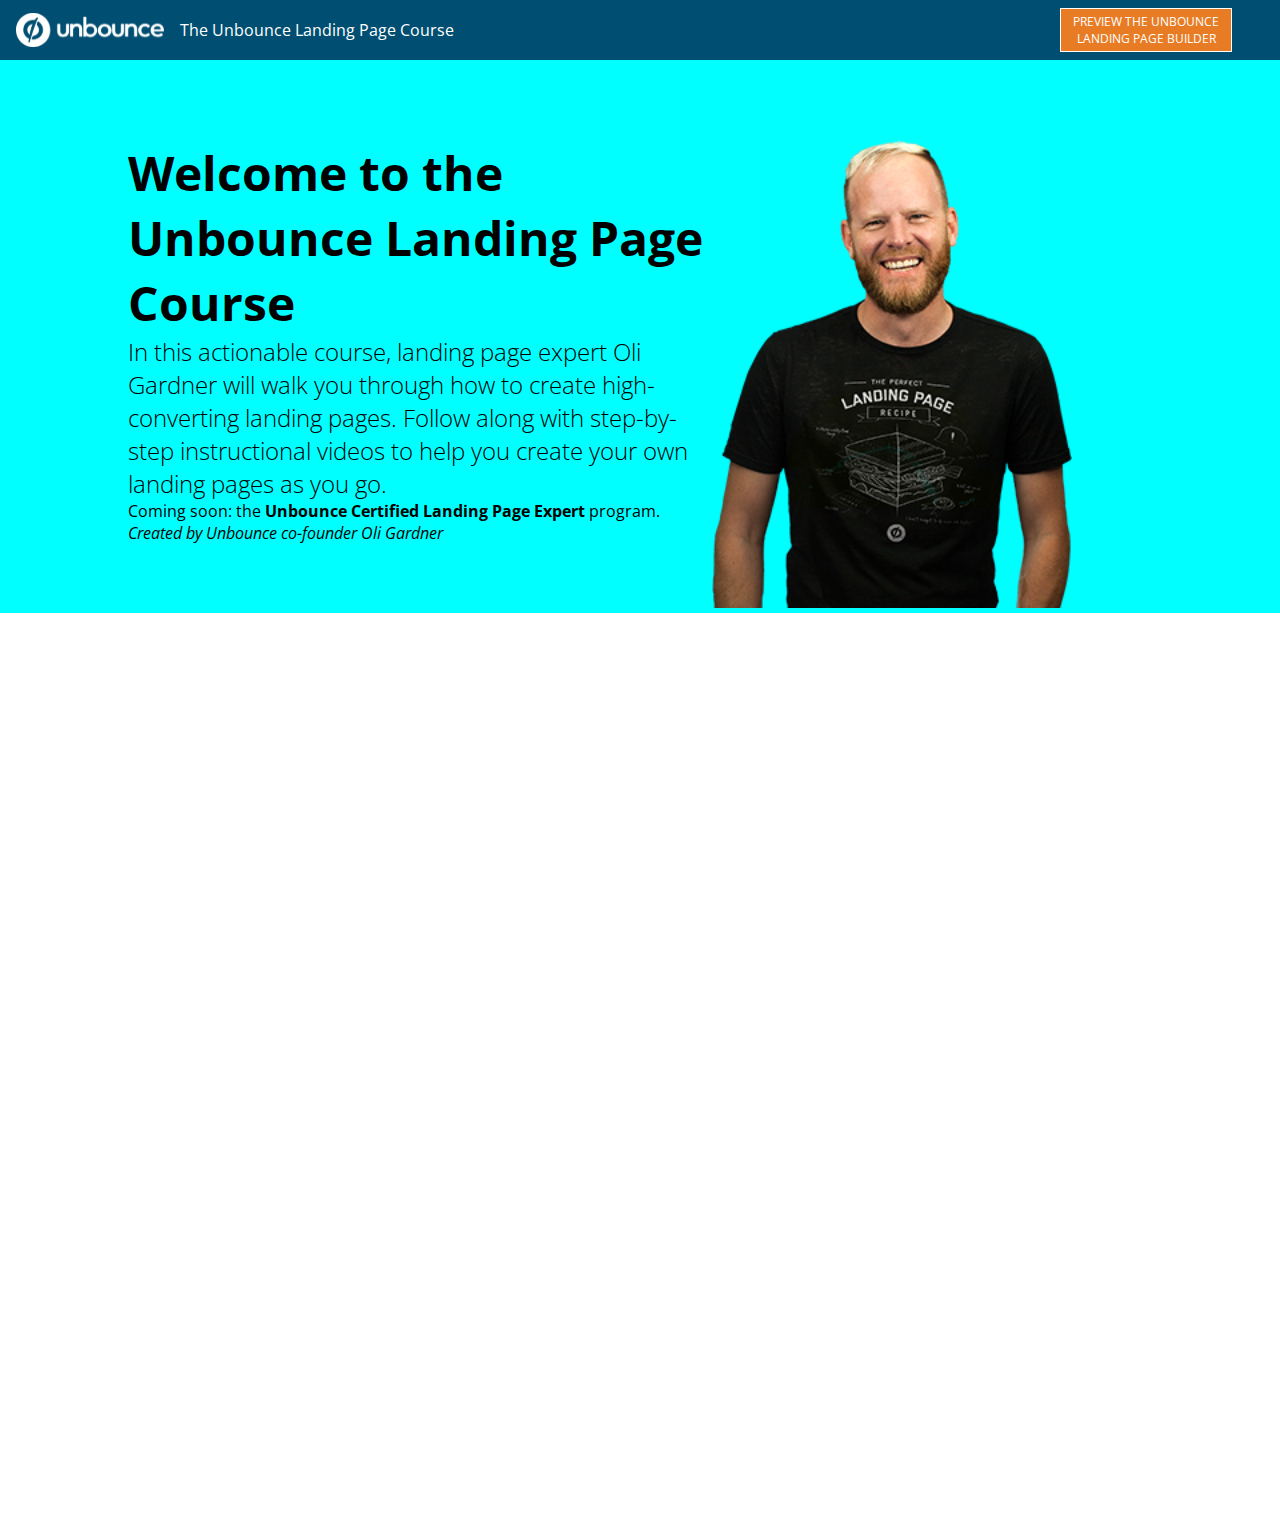
==== landing_page02/index.html @ df829d55 "Commit do CSS hero para continuação na digital college" ====
<!DOCTYPE html>
<html lang="pt-br">
<head>
  <!-- Main Configs -->
  <meta charset="UTF-8">
  <meta name="viewport" content="width=device-width, initial-scale=1.0">
  <meta name="author" content="Rafael Queiroz">
  <meta name="description" content="Landing Page 01 criada para curso de Full Stack da Digital College">
  <title>Landing Page 02</title>

  <!-- Fonts -->
  <link rel="preconnect" href="https://fonts.googleapis.com">
  <link rel="preconnect" href="https://fonts.gstatic.com" crossorigin>
  <link href="https://fonts.googleapis.com/css2?family=Open+Sans:ital,wght@0,300;0,500;0,600;0,700;1,400&display=swap" rel="stylesheet">

  <!-- Styles -->
  <link rel="stylesheet" href="./assets/icons/style.css">
  <link rel="stylesheet" href="./assets/css/main.css">
</head>
<body>
  <header class="main_header">
    <div>
      <img src="./assets/images/logo_white.svg" alt="" class="main_logo">
      <p>The Unbounce Landing Page Course</p>
    </div>
    <a href="#" class="header_btn">Preview the Unbounce <br>Landing Page Builder</a>
  </header>

  <div class="hero_secondarybg">
    <div class="hero_primarybg">
      <div class="hero_container">
        <div class="hero_content_text">
          <h1 class="hero_title">Welcome to the <br> Unbounce Landing Page Course</h1>
          <h2 class="hero_subtitle hero_width">In this actionable course, landing page expert Oli Gardner will walk you through how to create high-converting landing pages. Follow along with step-by-step instructional videos to help you create your own landing pages as you go.</h2>
          <p class="hero_text hero_width">Coming soon: the <span class="strong">Unbounce Certified Landing Page Expert</span> program.</p>
          <cite class="hero_text hero_width">Created by Unbounce co-founder Oli Gardner</cite>
        </div>
        <div class="hero_image_container">
          <p><img src="./assets/images/hero_imagem.png" alt="A picture of the founder of the company" class="hero_image"></p>
        </div>
    </div>
  </div>
</body>
</html>
---- landing_page02/assets/css/main.css ----
:root {
  --header-bg: #004e71;
  --primary-bg-color: #ffffff;
  --secondary-bg-color: #0077f9;
  --color-white: #ffffff;
  --primary-textcolor: #115475;
  --secondary-textcolor: #6a95aa;
}

* {
  padding: 0;
  box-sizing: border-box;
  margin: 0;
  font-family: "Open Sans", sans-serif;
}

body {
  margin-bottom: 100vh;
}

h1 {
  font-size: 3rem;
}

.strong {
  font-weight: bold;
}

/* HEADER ------------------------------------------------------ */

.main_header {
  background-color: var(--header-bg);
  display: flex;
  align-items: center;
  justify-content: space-between;
  width: 100vw;
  color: var(--color-white);
  padding: 0.5rem 3rem 0.5rem 1rem;
  position: sticky;
  top: 0;
}

.main_header div {
  display: flex;
  align-items: center;
  gap: 1rem;
}

.main_logo {
  width: 25%;
}

.header_btn {
  display: block;
  background-color: #e87c25;
  text-decoration: none;
  color: var(--color-white);
  padding: 0.25rem 0.75rem;
  font-size: 0.75rem;
  border: 1px solid var(--primary-bg-color);
  text-transform: uppercase;
  text-align: center;
}

/* HERO CONTENT --------------------------------------------------- */

.hero_primarybg {
  background-color: aqua;
}

.hero_container {
  display: flex;
  max-width: 80%;
  justify-content: center;
  align-items: flex-start;
  padding-top: 5rem;
  margin: auto;
}

.hero_width {
  max-width: 85%;
}

.hero_subtitle {
  font-size: 1.5rem;
  font-weight: 300;
}
.hero_image_container img {
  position: relative;
  height: 29.25rem;
  width: 22.5rem;
  bottom: 0;
  right: 5em;
}
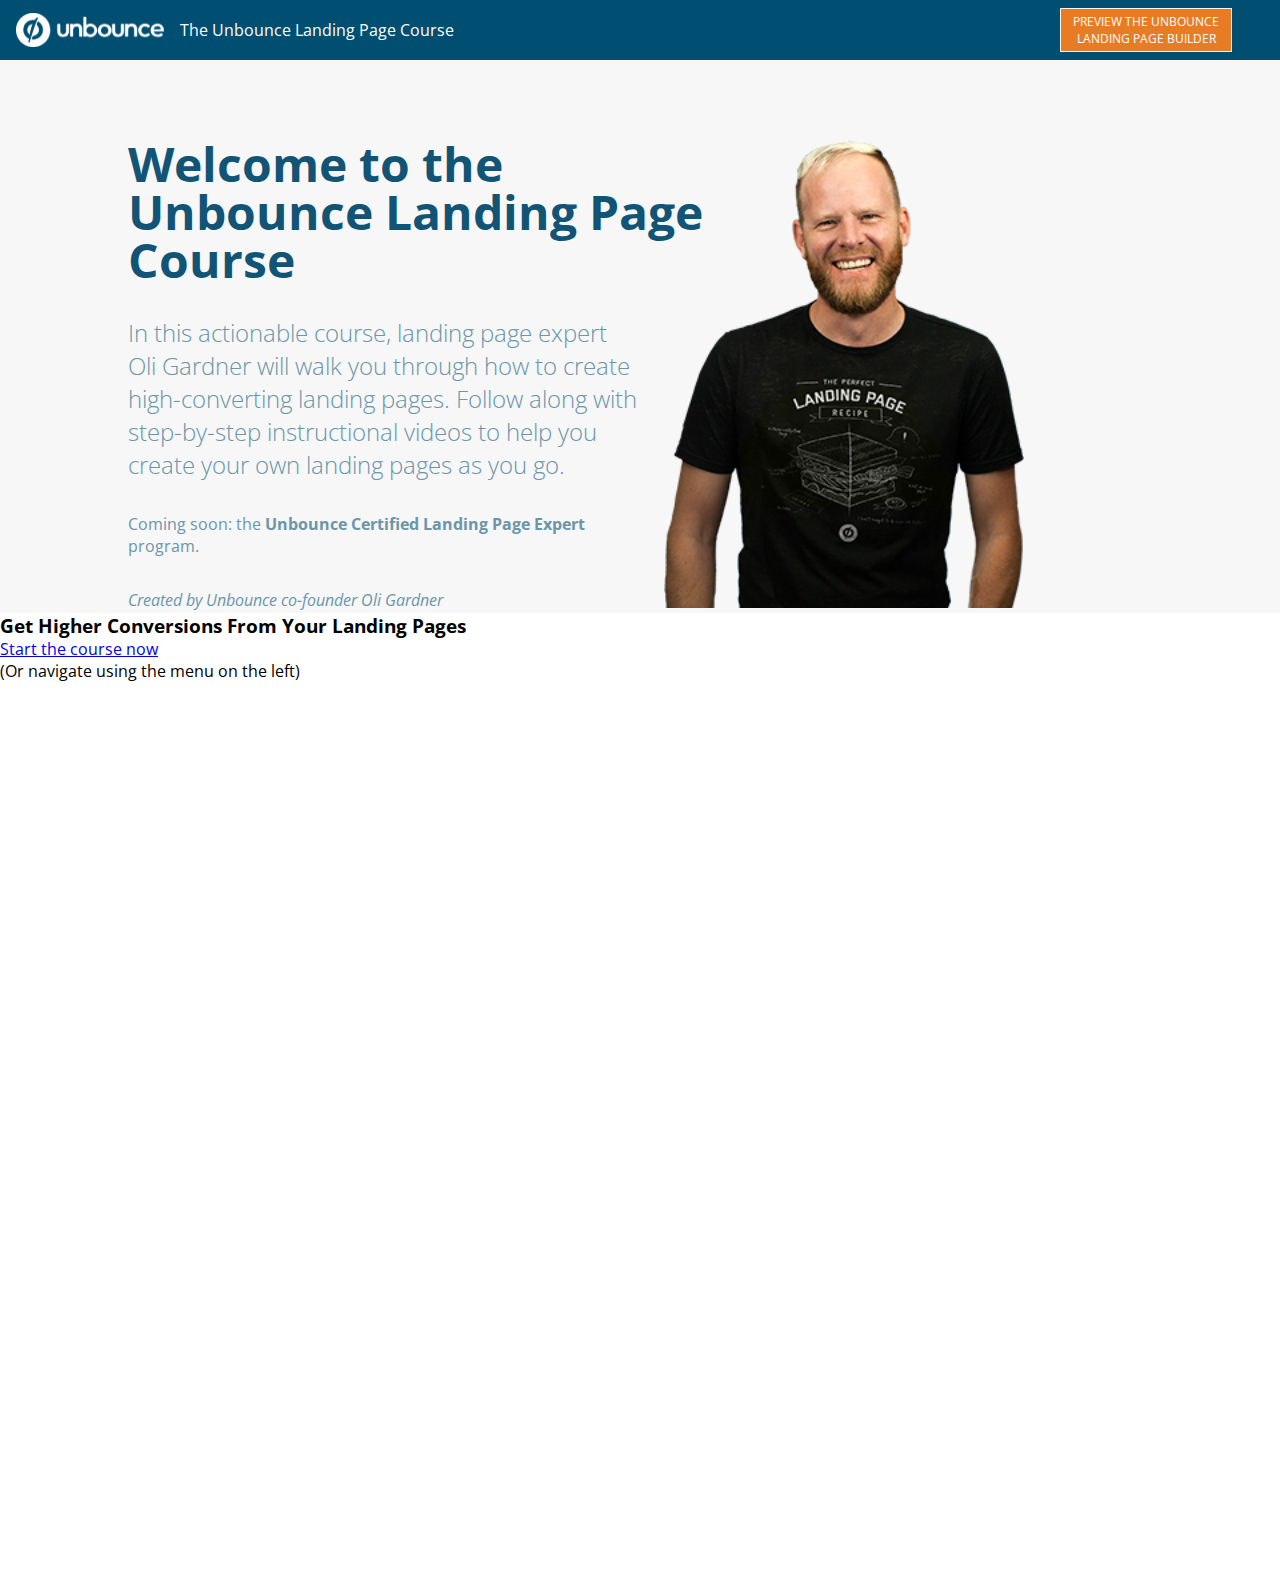
==== commit df624880: "LP02 feat: Conversion Section HTML" ====
--- a/landing_page02/index.html
+++ b/landing_page02/index.html
@@ -18,6 +18,7 @@
   <link rel="stylesheet" href="./assets/css/main.css">
 </head>
 <body>
+  <!-- HEADER ---------------------------------------------->
   <header class="main_header">
     <div>
       <img src="./assets/images/logo_white.svg" alt="" class="main_logo">
@@ -26,19 +27,31 @@
     <a href="#" class="header_btn">Preview the Unbounce <br>Landing Page Builder</a>
   </header>
 
+  <!-- HERO BANNER ------------------------------------------>
   <div class="hero_secondarybg">
-    <div class="hero_primarybg">
-      <div class="hero_container">
-        <div class="hero_content_text">
-          <h1 class="hero_title">Welcome to the <br> Unbounce Landing Page Course</h1>
-          <h2 class="hero_subtitle hero_width">In this actionable course, landing page expert Oli Gardner will walk you through how to create high-converting landing pages. Follow along with step-by-step instructional videos to help you create your own landing pages as you go.</h2>
-          <p class="hero_text hero_width">Coming soon: the <span class="strong">Unbounce Certified Landing Page Expert</span> program.</p>
-          <cite class="hero_text hero_width">Created by Unbounce co-founder Oli Gardner</cite>
-        </div>
-        <div class="hero_image_container">
-          <p><img src="./assets/images/hero_imagem.png" alt="A picture of the founder of the company" class="hero_image"></p>
-        </div>
+      <div class="hero_primarybg">
+        <div class="hero_container">
+          <div class="hero_content_text">
+            <h1 class="hero_title">Welcome to the <br> Unbounce Landing Page Course</h1>
+            <h2 class="hero_subtitle hero_width">In this actionable course, landing page expert Oli Gardner will walk you through how to create high-converting landing pages. Follow along with step-by-step instructional videos to help you create your own landing pages as you go.</h2>
+            <p class="hero_text hero_width">Coming soon: the <span class="strong">Unbounce Certified Landing Page Expert</span> program.</p>
+            <cite class="hero_text hero_width">Created by Unbounce co-founder Oli Gardner</cite>
+          </div>
+          <div class="hero_image_container">
+            <p><img src="./assets/images/hero_imagem.png" alt="A picture of the founder of the company" class="hero_image"></p>
+          </div>
+      </div>
     </div>
   </div>
+
+  <!-- MAIN ------------------------------------------------->
+  <main>
+    <!-- CONVERSION ----------------------------------------->
+    <section class="conversion_bg">
+      <h3 class="conversion_title">Get Higher Conversions From Your Landing Pages</h3>
+      <a href="#" class="conversion_cta">Start the course now</a>
+      <p>(Or navigate using the menu on the left)</p>
+    </section>
+  </main>
 </body>
 </html>--- a/landing_page02/assets/css/main.css
+++ b/landing_page02/assets/css/main.css
@@ -1,6 +1,6 @@
 :root {
   --header-bg: #004e71;
-  --primary-bg-color: #ffffff;
+  --primary-bg-color: #f7f7f7;
   --secondary-bg-color: #0077f9;
   --color-white: #ffffff;
   --primary-textcolor: #115475;
@@ -38,6 +38,7 @@
   padding: 0.5rem 3rem 0.5rem 1rem;
   position: sticky;
   top: 0;
+  z-index: 1;
 }
 
 .main_header div {
@@ -65,7 +66,7 @@
 /* HERO CONTENT --------------------------------------------------- */
 
 .hero_primarybg {
-  background-color: aqua;
+  background-color: var(--primary-bg-color);
 }
 
 .hero_container {
@@ -77,18 +78,37 @@
   margin: auto;
 }
 
+.hero_content_text {
+  color: var(--secondary-textcolor);
+}
+
+.hero_title {
+  color: var(--primary-textcolor);
+  line-height: 1;
+  margin-bottom: 2rem;
+}
+
+.hero_subtitle {
+  margin-bottom: 2rem;
+}
+
+.hero_text {
+  margin-bottom: 2rem;
+}
+
 .hero_width {
-  max-width: 85%;
+  max-width: 77%;
 }
 
 .hero_subtitle {
   font-size: 1.5rem;
   font-weight: 300;
 }
+
 .hero_image_container img {
   position: relative;
   height: 29.25rem;
   width: 22.5rem;
   bottom: 0;
-  right: 5em;
+  right: 8em;
 }
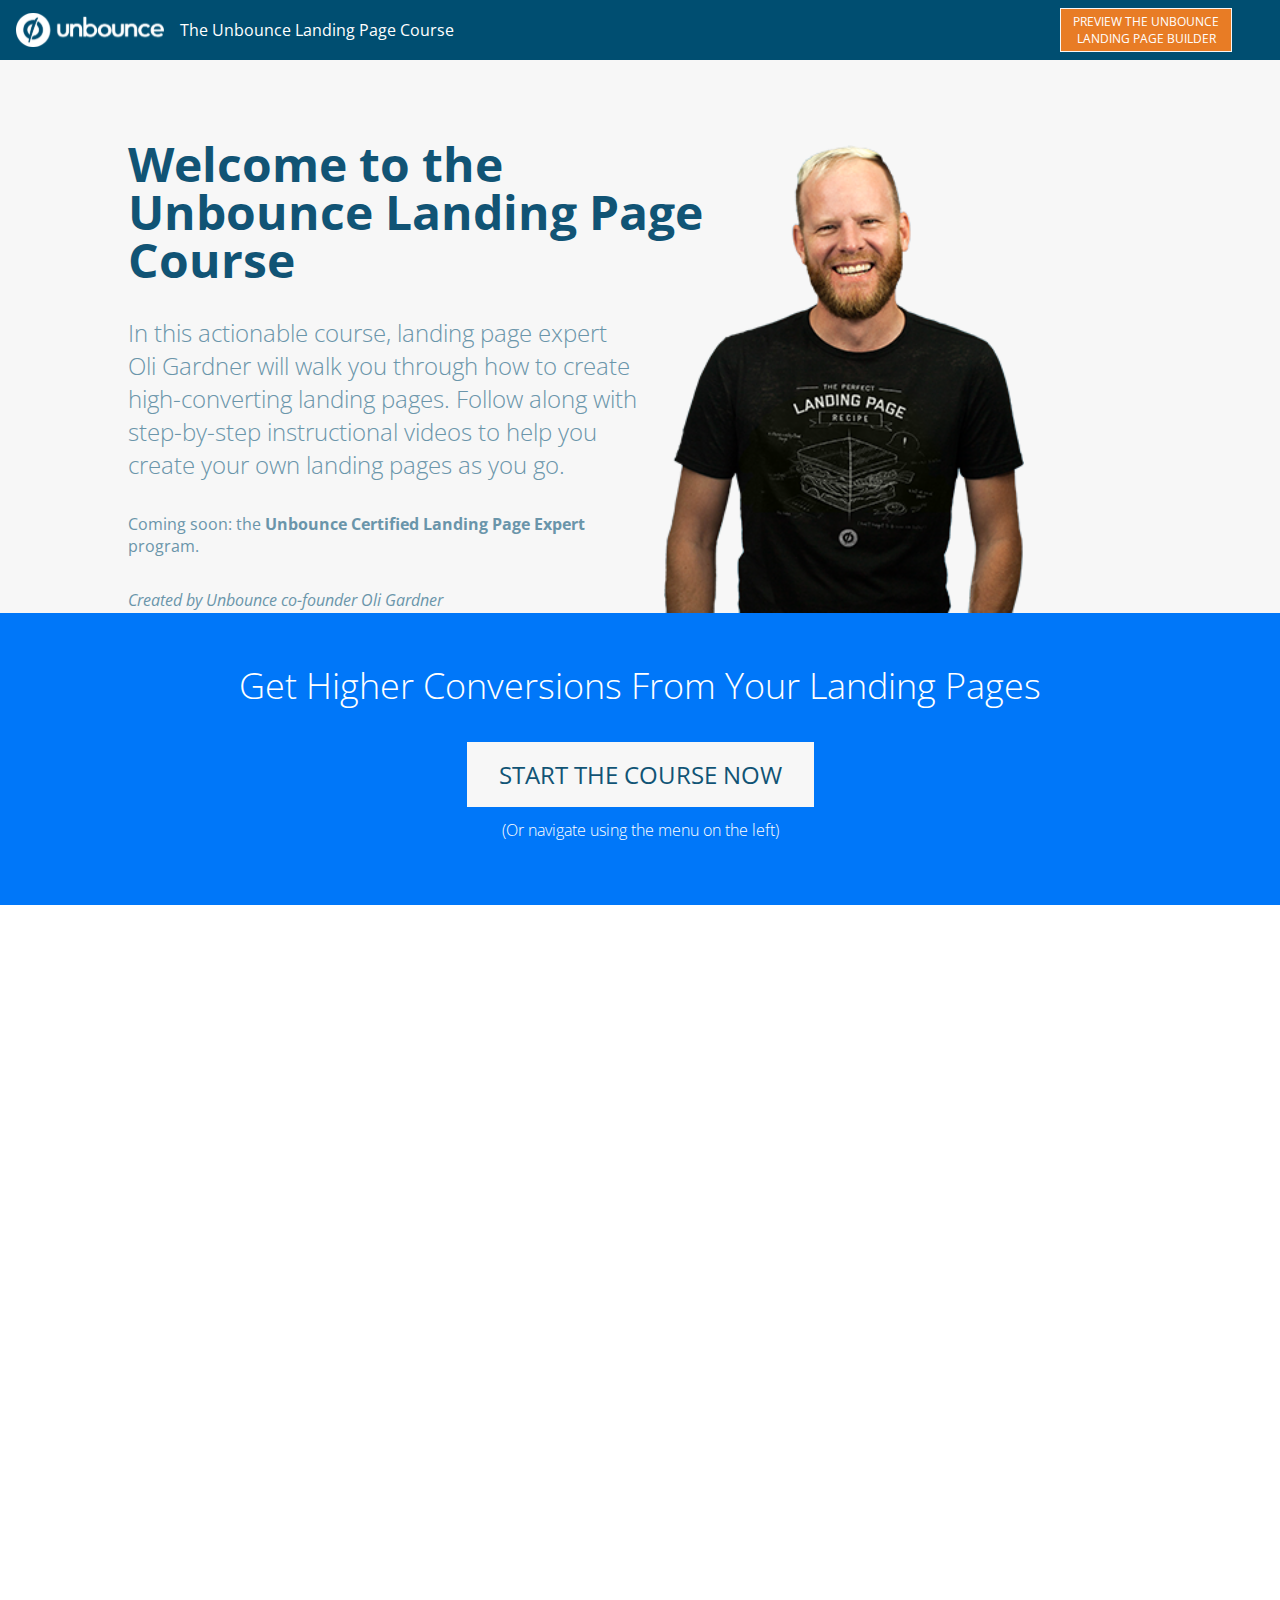
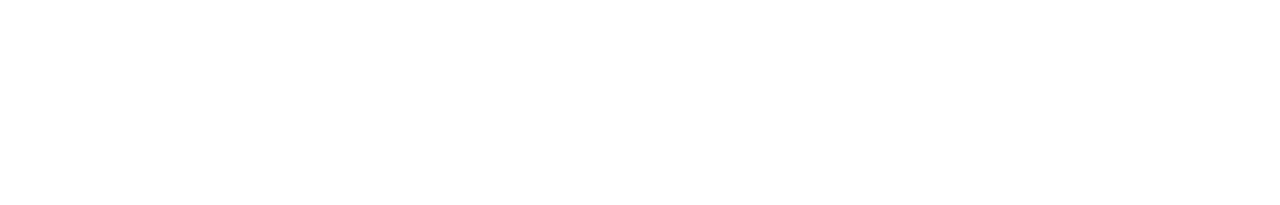
==== commit 1719c51c: "LP02 feat: Conversion Section CSS" ====
--- a/landing_page02/index.html
+++ b/landing_page02/index.html
@@ -38,7 +38,7 @@
             <cite class="hero_text hero_width">Created by Unbounce co-founder Oli Gardner</cite>
           </div>
           <div class="hero_image_container">
-            <p><img src="./assets/images/hero_imagem.png" alt="A picture of the founder of the company" class="hero_image"></p>
+            <img src="./assets/images/hero_imagem.png" alt="A picture of the founder of the company" class="hero_image">
           </div>
       </div>
     </div>
@@ -50,7 +50,7 @@
     <section class="conversion_bg">
       <h3 class="conversion_title">Get Higher Conversions From Your Landing Pages</h3>
       <a href="#" class="conversion_cta">Start the course now</a>
-      <p>(Or navigate using the menu on the left)</p>
+      <p class="conversion_text">(Or navigate using the menu on the left)</p>
     </section>
   </main>
 </body>
--- a/landing_page02/assets/css/main.css
+++ b/landing_page02/assets/css/main.css
@@ -4,6 +4,7 @@
   --secondary-bg-color: #0077f9;
   --color-white: #ffffff;
   --primary-textcolor: #115475;
+  --white-textcolor: #ffffff;
   --secondary-textcolor: #6a95aa;
 }
 
@@ -109,6 +110,42 @@
   position: relative;
   height: 29.25rem;
   width: 22.5rem;
-  bottom: 0;
+  bottom: -5px;
   right: 8em;
 }
+
+/* MAIN ----------------------------------------------------------- */
+/* CONVERSION SECTION --------------------------------------------- */
+
+.conversion_bg {
+  padding-top: 3rem;
+  padding-bottom: 4rem;
+  background-color: var(--secondary-bg-color);
+  color: var(--white-textcolor);
+  text-align: center;
+}
+
+.conversion_title {
+  font-size: 2.25rem;
+  font-weight: 300;
+}
+
+.conversion_cta {
+  font-size: 1.5rem;
+  display: inline-block;
+  text-transform: uppercase;
+  text-decoration: none;
+  background-color: var(--primary-bg-color);
+  padding: 1rem 2rem;
+  margin: 2rem auto 0.75rem;
+  color: var(--primary-textcolor);
+  transition: box-shadow 0.3s;
+}
+
+.conversion_cta:hover {
+  box-shadow: 0 14px 28px rgba(0, 0, 0, 0.25), 0 10px 10px rgba(0, 0, 0, 0.22);
+}
+
+.conversion_text {
+  font-weight: 300;
+}
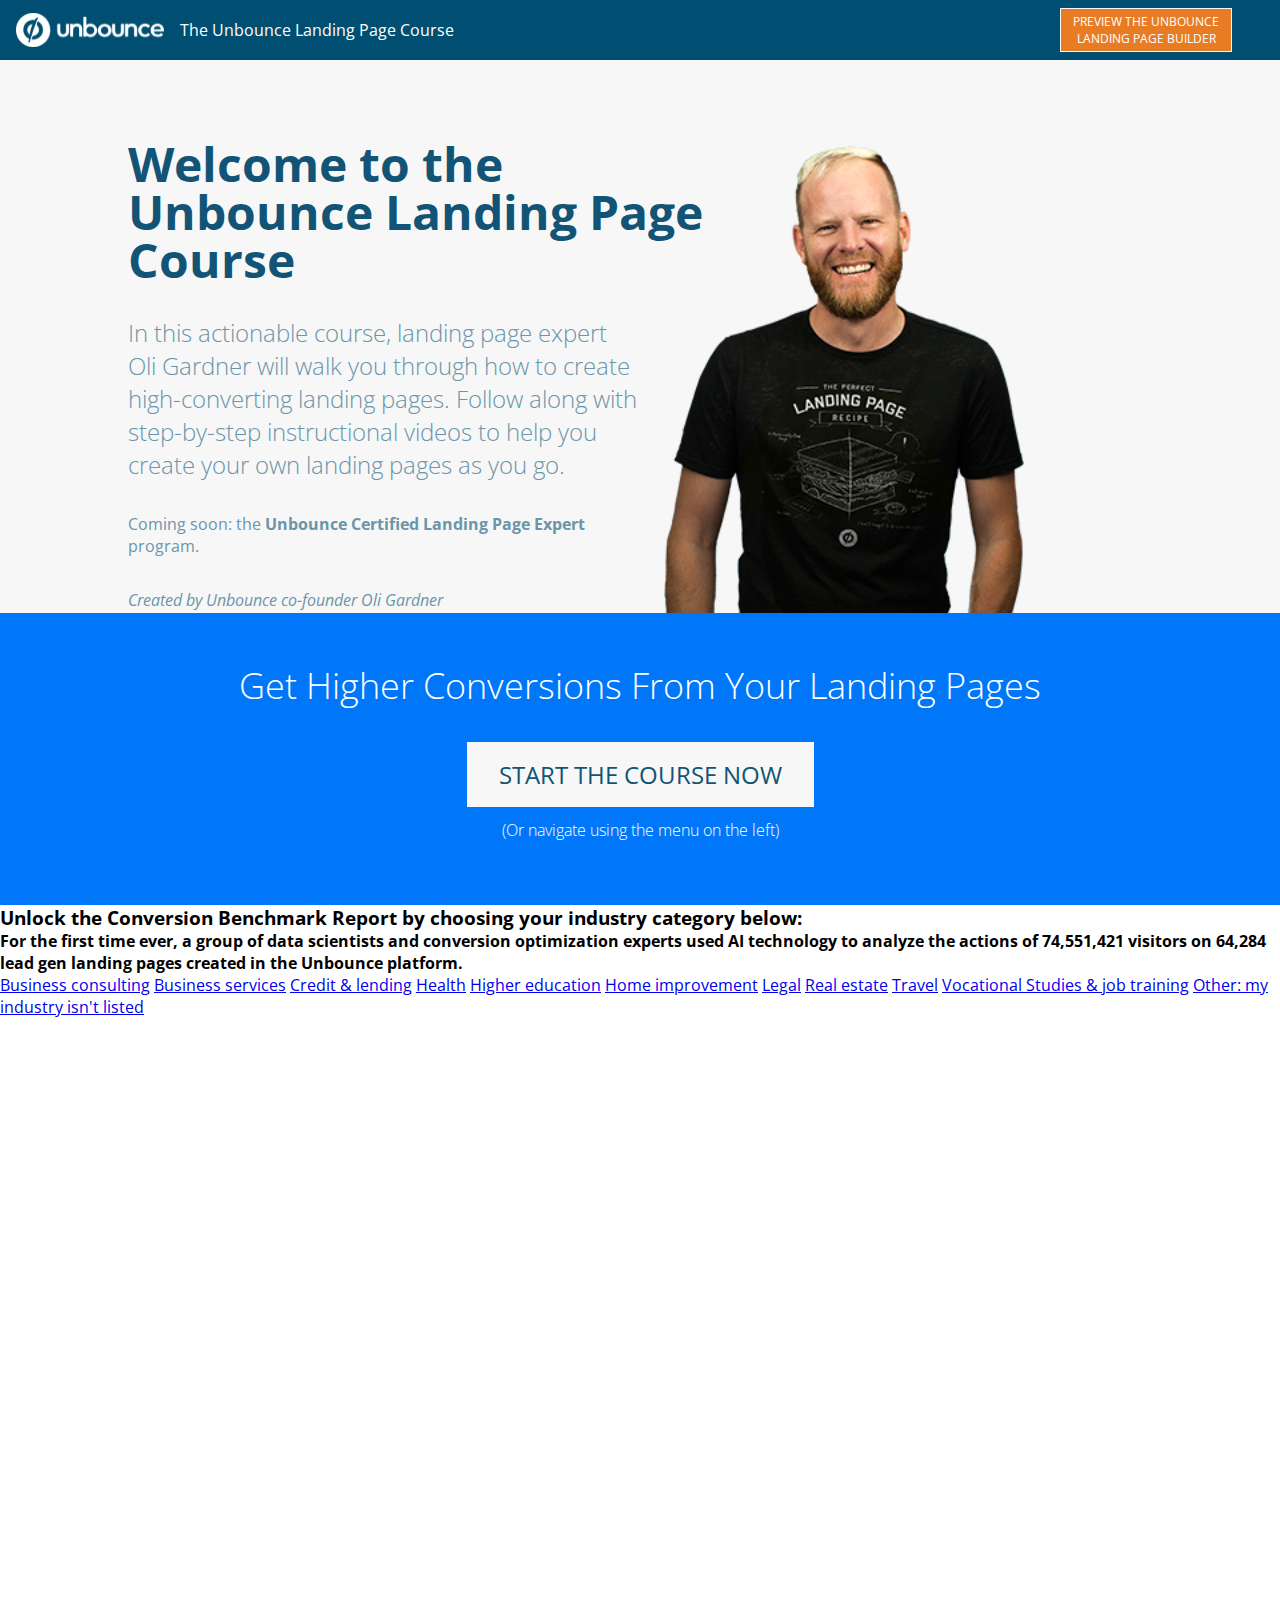
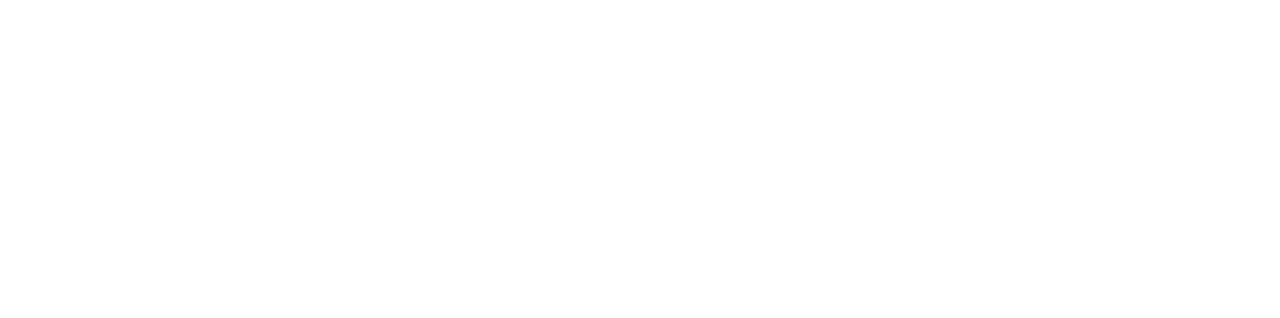
==== commit 488013bc: "Merge pull request #19 from Rafaelqueirozz/page02/feat/main/categoryHTML" ====
--- a/landing_page02/index.html
+++ b/landing_page02/index.html
@@ -52,6 +52,24 @@
       <a href="#" class="conversion_cta">Start the course now</a>
       <p class="conversion_text">(Or navigate using the menu on the left)</p>
     </section>
+
+    <section class="category_bg">
+      <h3 class="category_title">Unlock the Conversion Benchmark Report by choosing your industry category below:</h3>
+      <h4 class="category_subtitle">For the first time ever, a group of data scientists and conversion optimization experts used AI technology to analyze the actions of 74,551,421 visitors on 64,284 lead gen landing pages created in the Unbounce platform.</h4>
+      <div class="category_gridspace">
+        <a href="#" class="category_cta">Business consulting</a>
+        <a href="#" class="category_cta">Business services</a>
+        <a href="#" class="category_cta">Credit & lending</a>
+        <a href="#" class="category_cta">Health</a>
+        <a href="#" class="category_cta">Higher education</a>
+        <a href="#" class="category_cta">Home improvement</a>
+        <a href="#" class="category_cta">Legal</a>
+        <a href="#" class="category_cta">Real estate</a>
+        <a href="#" class="category_cta">Travel</a>
+        <a href="#" class="category_cta">Vocational Studies & job training</a>
+        <a href="#" class="category_cta category_span4">Other: my industry isn't listed</a>
+      </div>
+    </section>
   </main>
 </body>
 </html>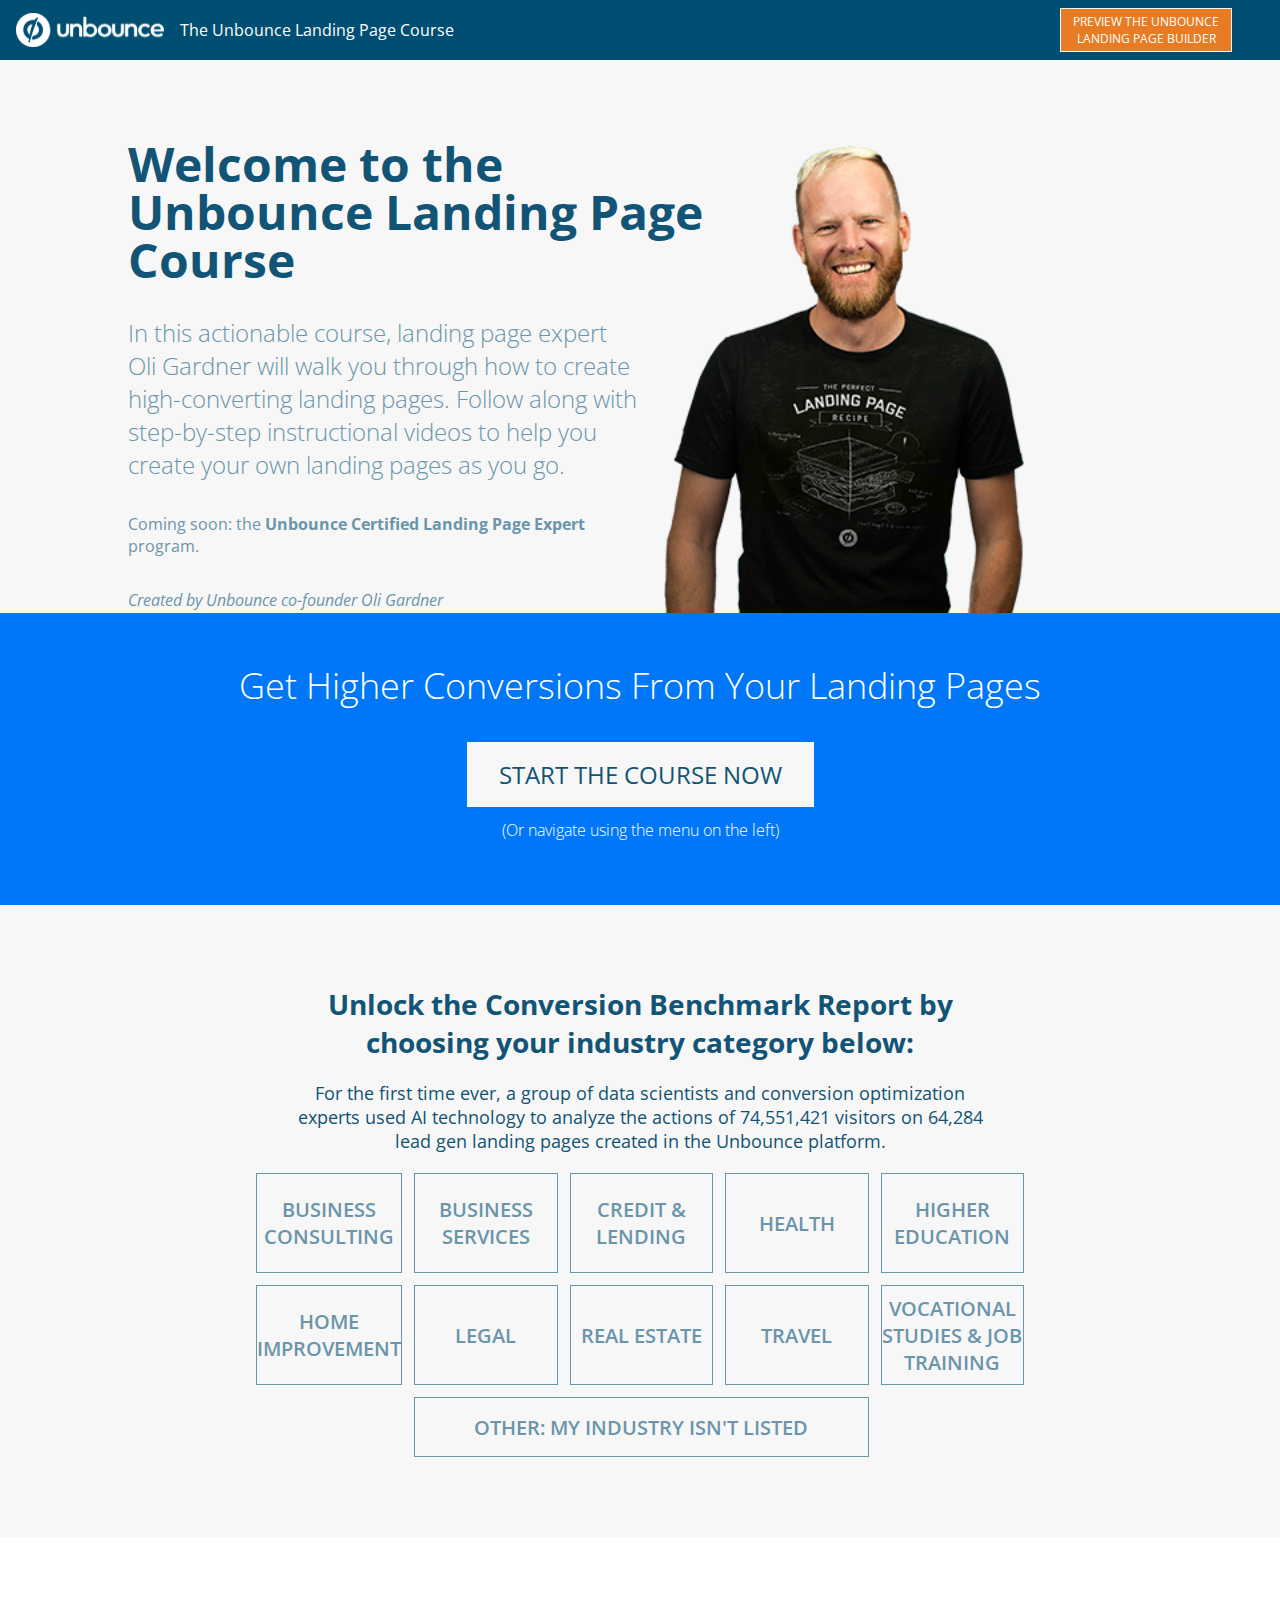
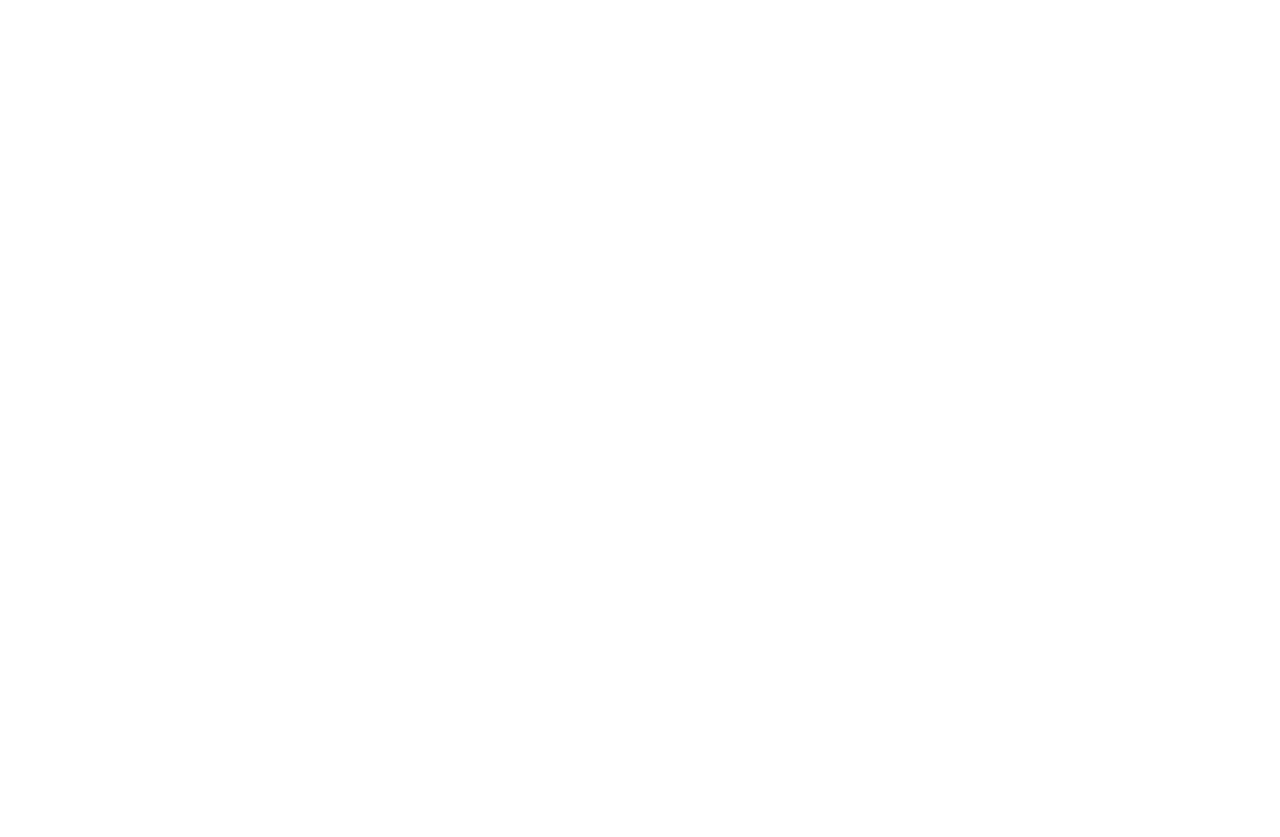
==== commit 7834d66f: "LP02 feat: Category section CSS" ====
--- a/landing_page02/index.html
+++ b/landing_page02/index.html
@@ -11,7 +11,7 @@
   <!-- Fonts -->
   <link rel="preconnect" href="https://fonts.googleapis.com">
   <link rel="preconnect" href="https://fonts.gstatic.com" crossorigin>
-  <link href="https://fonts.googleapis.com/css2?family=Open+Sans:ital,wght@0,300;0,500;0,600;0,700;1,400&display=swap" rel="stylesheet">
+  <link href="https://fonts.googleapis.com/css2?family=Open+Sans:ital,wght@0,300;0,400;0,500;0,600;0,700;1,400&display=swap" rel="stylesheet">
 
   <!-- Styles -->
   <link rel="stylesheet" href="./assets/icons/style.css">
@@ -57,17 +57,17 @@
       <h3 class="category_title">Unlock the Conversion Benchmark Report by choosing your industry category below:</h3>
       <h4 class="category_subtitle">For the first time ever, a group of data scientists and conversion optimization experts used AI technology to analyze the actions of 74,551,421 visitors on 64,284 lead gen landing pages created in the Unbounce platform.</h4>
       <div class="category_gridspace">
-        <a href="#" class="category_cta">Business consulting</a>
-        <a href="#" class="category_cta">Business services</a>
-        <a href="#" class="category_cta">Credit & lending</a>
-        <a href="#" class="category_cta">Health</a>
-        <a href="#" class="category_cta">Higher education</a>
-        <a href="#" class="category_cta">Home improvement</a>
-        <a href="#" class="category_cta">Legal</a>
-        <a href="#" class="category_cta">Real estate</a>
-        <a href="#" class="category_cta">Travel</a>
-        <a href="#" class="category_cta">Vocational Studies & job training</a>
-        <a href="#" class="category_cta category_span4">Other: my industry isn't listed</a>
+        <div><a href="#" class="category_cta grid_initial">Business consulting</a></div>
+        <div><a href="#" class="category_cta">Business services</a></div>
+        <div><a href="#" class="category_cta">Credit & lending</a></div>
+        <div><a href="#" class="category_cta">Health</a></div>
+        <div><a href="#" class="category_cta">Higher education</a></div>
+        <div><a href="#" class="category_cta">Home improvement</a></div>
+        <div><a href="#" class="category_cta">Legal</a></div>
+        <div><a href="#" class="category_cta">Real estate</a></div>
+        <div><a href="#" class="category_cta">Travel</a></div>
+        <div><a href="#" class="category_cta">Vocational Studies & job training</a></div>
+        <div class="category_cta2"><a href="#" class="category_cta">Other: my industry isn't listed</a></div>
       </div>
     </section>
   </main>
--- a/landing_page02/assets/css/main.css
+++ b/landing_page02/assets/css/main.css
@@ -149,3 +149,62 @@
 .conversion_text {
   font-weight: 300;
 }
+
+/* CATEGORY SECTION --------------------------------------------- */
+
+.category_bg {
+  background-color: var(--primary-bg-color);
+  padding-top: 5rem;
+  padding-bottom: 5rem;
+}
+
+.category_title,
+.category_subtitle {
+  text-align: center;
+  color: var(--primary-textcolor);
+  width: 43rem;
+  margin: 0 auto 1.25rem;
+}
+
+.category_title {
+  font-size: 1.75rem;
+}
+
+.category_subtitle {
+  font-weight: 400;
+  font-size: 1.125rem;
+}
+
+.category_gridspace {
+  display: grid;
+  grid-template-columns: repeat(5, 1fr);
+  grid-template-rows: repeat(2, 1fr), 60px;
+  max-width: 60%;
+  margin: auto;
+  align-items: center;
+  text-align: center;
+  gap: 0.75rem;
+}
+
+.category_gridspace div {
+  border: 1px solid var(--secondary-textcolor);
+  padding: 0.25rem 0;
+  min-height: 100px;
+  display: flex;
+  justify-content: center;
+  align-items: center;
+}
+
+.category_cta {
+  font-size: 1.25rem;
+  text-transform: uppercase;
+  text-decoration: none;
+  display: block;
+  font-weight: 600;
+  color: var(--secondary-textcolor);
+}
+
+div.category_cta2 {
+  grid-column: 2 / 5;
+  min-height: 60px;
+}
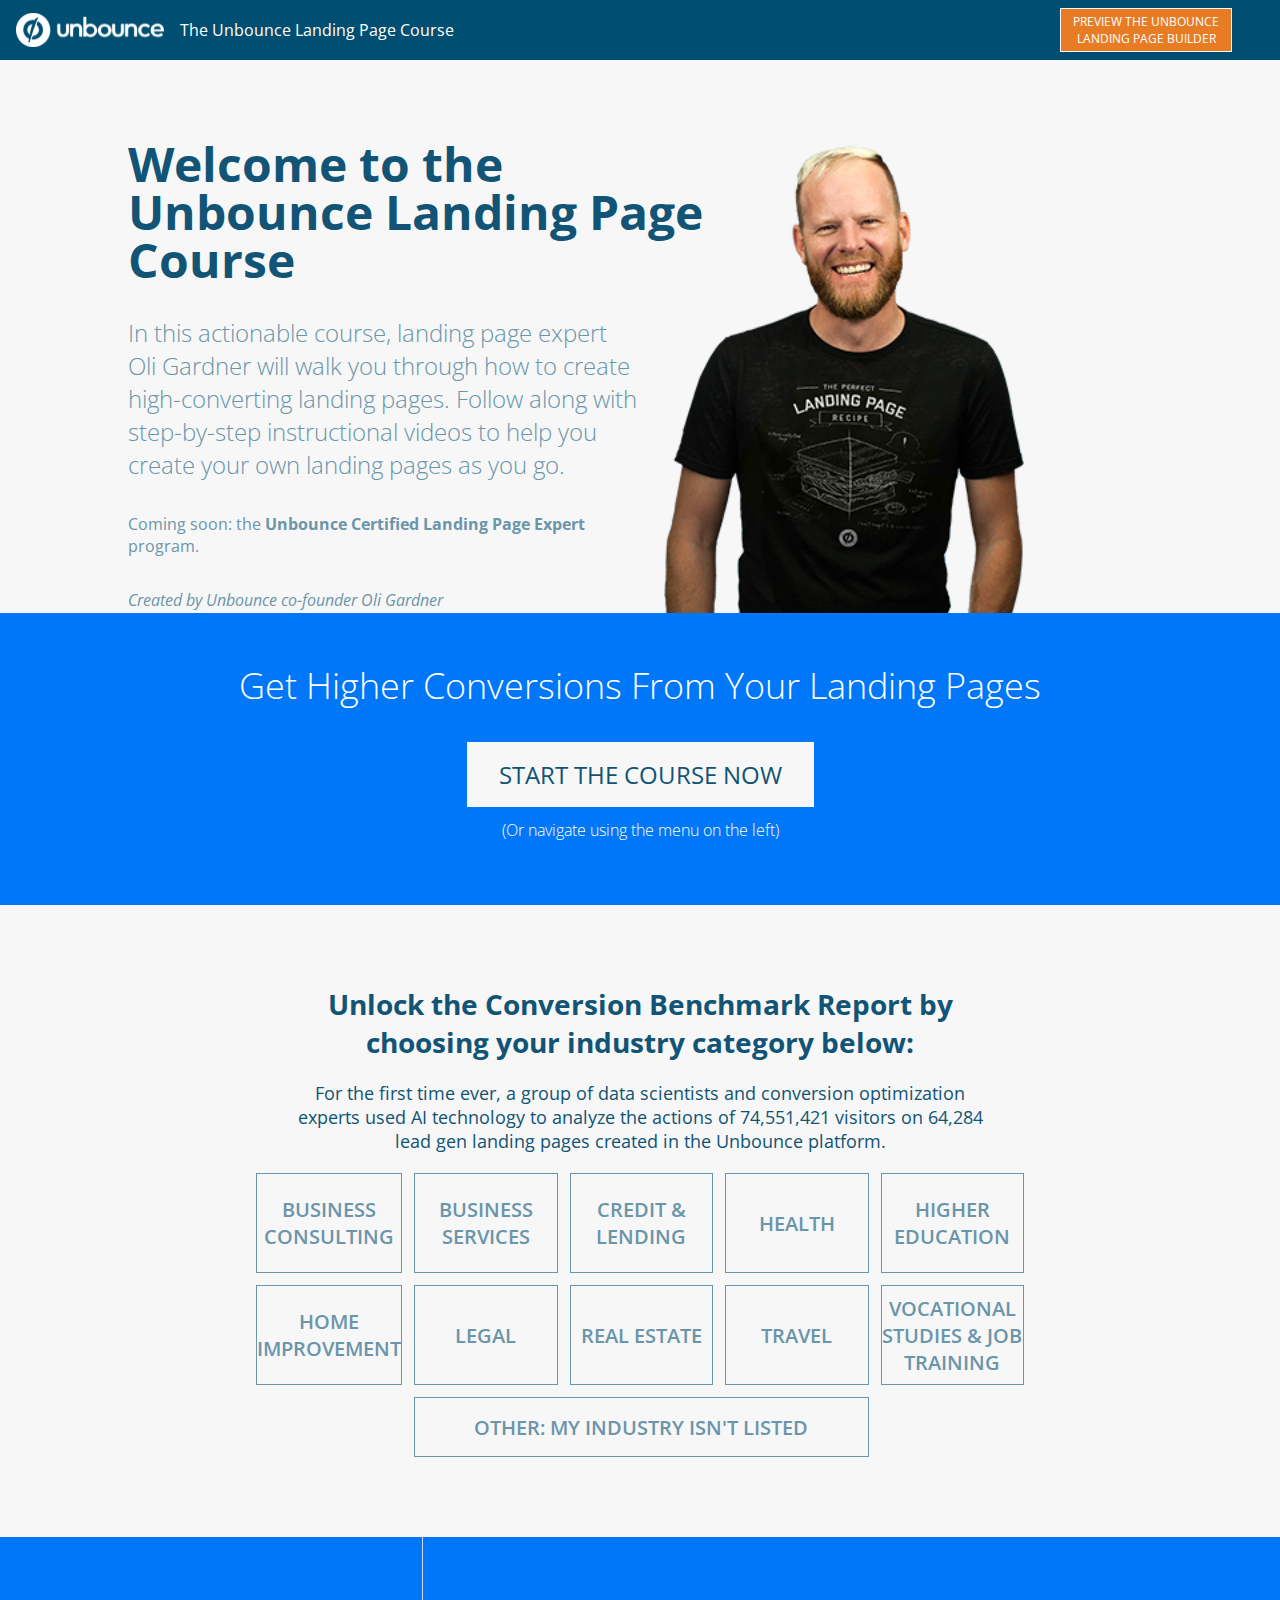
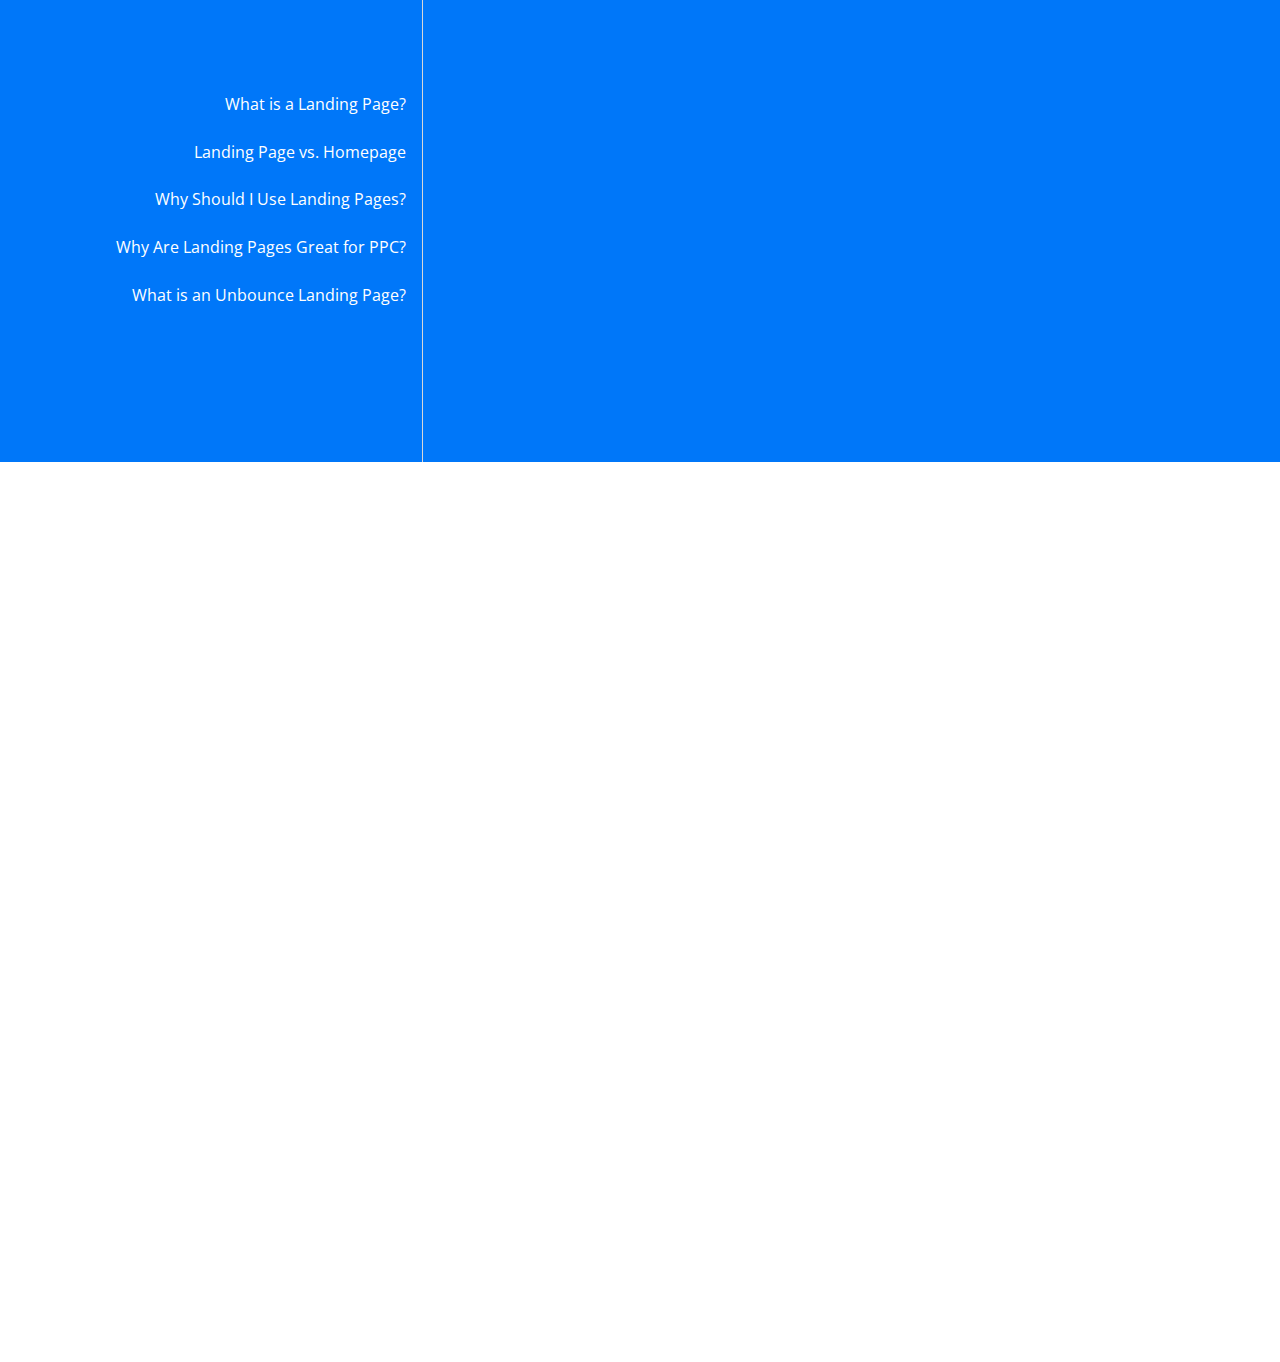
==== commit ec7dc0c4: "feat questionsHTML + CSS" ====
--- a/landing_page02/index.html
+++ b/landing_page02/index.html
@@ -53,6 +53,7 @@
       <p class="conversion_text">(Or navigate using the menu on the left)</p>
     </section>
 
+    <!-- CATEGORY ----------------------------------------->
     <section class="category_bg">
       <h3 class="category_title">Unlock the Conversion Benchmark Report by choosing your industry category below:</h3>
       <h4 class="category_subtitle">For the first time ever, a group of data scientists and conversion optimization experts used AI technology to analyze the actions of 74,551,421 visitors on 64,284 lead gen landing pages created in the Unbounce platform.</h4>
@@ -70,6 +71,65 @@
         <div class="category_cta2"><a href="#" class="category_cta">Other: my industry isn't listed</a></div>
       </div>
     </section>
+
+    <!--  QUESTIONS --------------------------------------->
+    <section class="questions_bg">
+      <div class="grid_questions">
+        <label for="landing_page">What is a Landing Page?</label>
+        <input type="radio" name="question_label" id="landing_page"> 
+
+        <label for="homepage">Landing Page vs. Homepage</label>
+        <input type="radio" name="question_label" id="homepage">
+
+        <label for="should_use">Why Should I Use Landing Pages?</label>
+        <input type="radio" name="question_label" id="should_use">
+        
+        <label for="why_ppc">Why Are Landing Pages Great for PPC?</label>
+        <input type="radio" name="question_label" id="why_ppc">
+        
+        <label for="unbounce_page">What is an Unbounce Landing Page?</label>
+        <input type="radio" name="question_label" id="unbounce_page">
+        <div class="questions_response">
+          <div class="landing_page">
+            <h2 class="question_title">What is a Landing Page?</h2>
+            <p class="question_text">A landing page is a web page created for the specific purpose of receiving and converting traffic from your marketing campaigns. This could be traffic from Google Adwords, email marketing, social content, banner ads, or retargeting.</p>
+            <p class="questions_text">There are two main types of landing page: lead generation and click through.
+            </p>
+            <p class="questions_text"><span class="strong">A lead generation or lead capture landing page</span> is designed to capture visitor information such as name, email address, company etc. As such, the call to action on a lead gen landing page is a form.</p>
+            <p class="questions_text"><span class="strong">A click-through landing page</span> is designed to guide someone to another page, or another step in a process. The call to action on a click-through landing page is just a button. As an example, for ecommerce the call to action could be a “buy now” button that moves the visitor into the shopping cart.</p>
+          </div>
+          <div class="homepage">
+            <h2 class="question_title">Landing Page vs. Homepage</h2>
+            <p class="question_text">What’s the difference between a homepage and a landing page?</p>
+            <p class="question_text">It’s best to think of it this way: as a marketer you have two types of traffic.</p>
+            <h3 class="question_subtitle">Traffic Type 1 - Organic</h3>
+            <p class="question_text">Traffic that arrives through organic search (from search engines like Google or Bing).</p>
+            <h3 class="question_subtitle">Traffic Type 2 - Campaign</h3>
+            <p class="question_text">Campaign traffic that you pay for (e.g. Google AdWords) or send from your email, social, banners, retargeting etc.</p>
+            <p class="question_text">The purpose of your website is to attract and convert type 1 - the organic search traffic.</p>
+            <p class="question_text">A landing page is a web page created for the specific purpose of receiving and converting the traffic from type 2 - your marketing campaigns.</p>
+          </div>
+          <div class="should_use">
+            <h2 class="question_title">Why Should I Use Landing Pages?</h2>
+            <p class="question_text">There are many reasons a landing page is a great solution for your marketing campaigns, the biggest being that they allow you to create a customized experience, as opposed to the generic experience of sending your campaign traffic to your website’s homepage.</p>
+            <p class="question_text">A landing page created specifically for a marketing campaign, creates a stronger message match between what was clicked (ad, email, banner, social link) and the resulting experience.</p>
+            <p class="question_text">If you have multiple products or services, or are running campaigns about different features/benefits of your offering, the value proposition presented by your homepage isn’t specific enough to persuade visitors to convert. Conversely, if you have a landing page for each product, each service, each feature, you are letting the visitor know - as soon as they click an ad - that you can actually deliver on the promise of the ad.</p>
+            <p class="question_text">By sending traffic from a campaign to your website, you are forcing the visitor to explore ad do a lot of work to find the content they were looking for. A landing page can present that information immediately, increasing conversions.</p>
+          </div>
+          <div class="why_ppc">
+            <h2 class="question_title">Why Are Landing Pages Great for PPC?</h2>
+            <p class="question_text">Part of Google’s Quality Score algorithm is based on the quality of the landing page experience. In short, the more relevant the landing page is to the ad, the higher that portion of the Quality Score is.</p>
+            <p class="question_text">What does this mean?</p>
+            <p class="question_text">If you use a dedicated landing page for your Google AdWords ads, you are sending a signal to Google that you are doing it right, and can get a higher Quality Score as a result. This can promote your ads further up the ranks to get more clicks, and it can also reduce the cost per click, making your marketing budget go further, increasing your ROI.</p>
+          </div>
+          <div class="unbounce_page">
+            <h2 class="question_title">What is an Unbounce Landing Page?</h2>
+            <p class="question_text">Unbounce is the most respected landing page platform in the industry. When you create a landing page with the Unbounce builder, you have access to hundreds of high-converting landing page templates, industry-leading support, and the best server “uptime”, meaning our rock-solid technology will keep your pages online, safe and delivering conversions 24/7.</p>
+            <p class="question_text">The Unbounce platform also includes access to our popup and sticky bar products at no extra charge, to help you maximize the conversion potential of the traffic you are already bringing to your website.</p>
+          </div>
+        </div>
+      </div>
+    </section>
   </main>
 </body>
 </html>--- a/landing_page02/assets/css/main.css
+++ b/landing_page02/assets/css/main.css
@@ -208,3 +208,84 @@
   grid-column: 2 / 5;
   min-height: 60px;
 }
+
+/* ------------------ */
+.questions_bg {
+  background-color: var(--secondary-bg-color);
+}
+
+.grid_questions {
+  height: 32.8125rem;
+  display: grid;
+  grid-template-columns: 33% repeat(5, 1fr);
+  grid-template-rows: repeat(11, 1fr);
+}
+
+.grid_questions > label {
+  grid-column: 1 / 2;
+  text-align: right;
+  align-self: center;
+}
+
+label {
+  cursor: pointer;
+  color: var(--white-textcolor);
+  padding-right: 1rem;
+  display: block;
+}
+
+label:hover {
+  border-right: 2px solid var(--color-white);
+  padding-right: calc(1rem - 1.5px);
+}
+
+input[type="radio"] {
+  display: none;
+}
+
+input#landing_page:checked ~ div.questions_response div.landing_page,
+input#homepage:checked ~ div.questions_response div.homepage,
+input#should_use:checked ~ div.questions_response div.should_use,
+input#why_ppc:checked ~ div.questions_response div.why_ppc,
+input#unbounce_page:checked ~ div.questions_response div.unbounce_page {
+  display: block;
+}
+
+input#landing_page:not(:checked) ~ div.questions_response div.landing_page,
+input#homepage:not(:checked) ~ div.questions_response div.homepage,
+input#should_use:not(:checked) ~ div.questions_response div.should_use,
+input#why_ppc:not(:checked) ~ div.questions_response div.why_ppc,
+input#unbounce_page:not(:checked) ~ div.questions_response div.unbounce_page {
+  display: none;
+}
+
+label[for="landing_page"] {
+  grid-row: 4 / 5;
+}
+
+label[for="homepage"] {
+  grid-row: 5 / 6;
+}
+
+label[for="should_use"] {
+  grid-row: 6 / 7;
+}
+
+label[for="why_ppc"] {
+  grid-row: 7 / 8;
+}
+
+label[for="unbounce_page"] {
+  grid-row: 8 / 9;
+}
+
+.questions_response {
+  color: #ffffff;
+  grid-column: 2 / -1;
+  grid-row: 1 / -1;
+  padding-left: 1rem;
+  padding-top: 2rem;
+  display: flex;
+  border-left: 1px solid #d7d7d7;
+  max-width: 80%;
+}
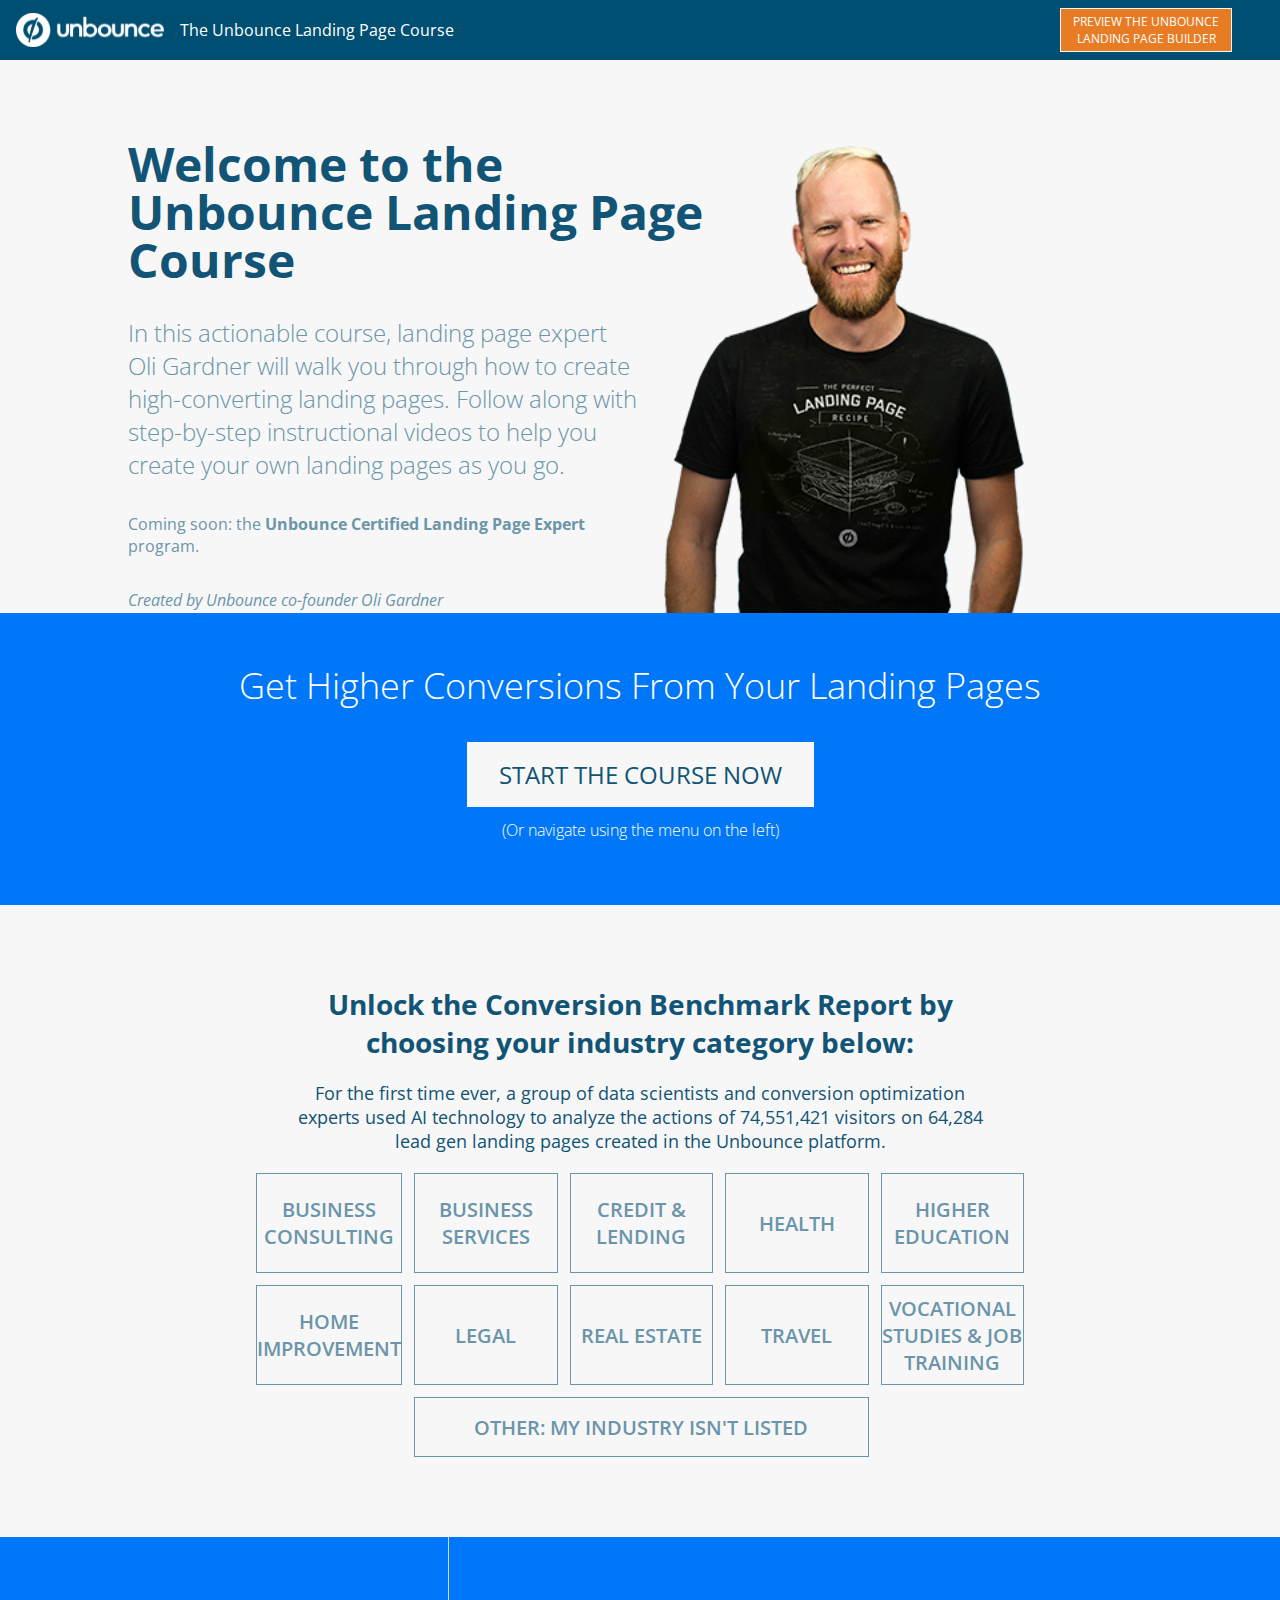
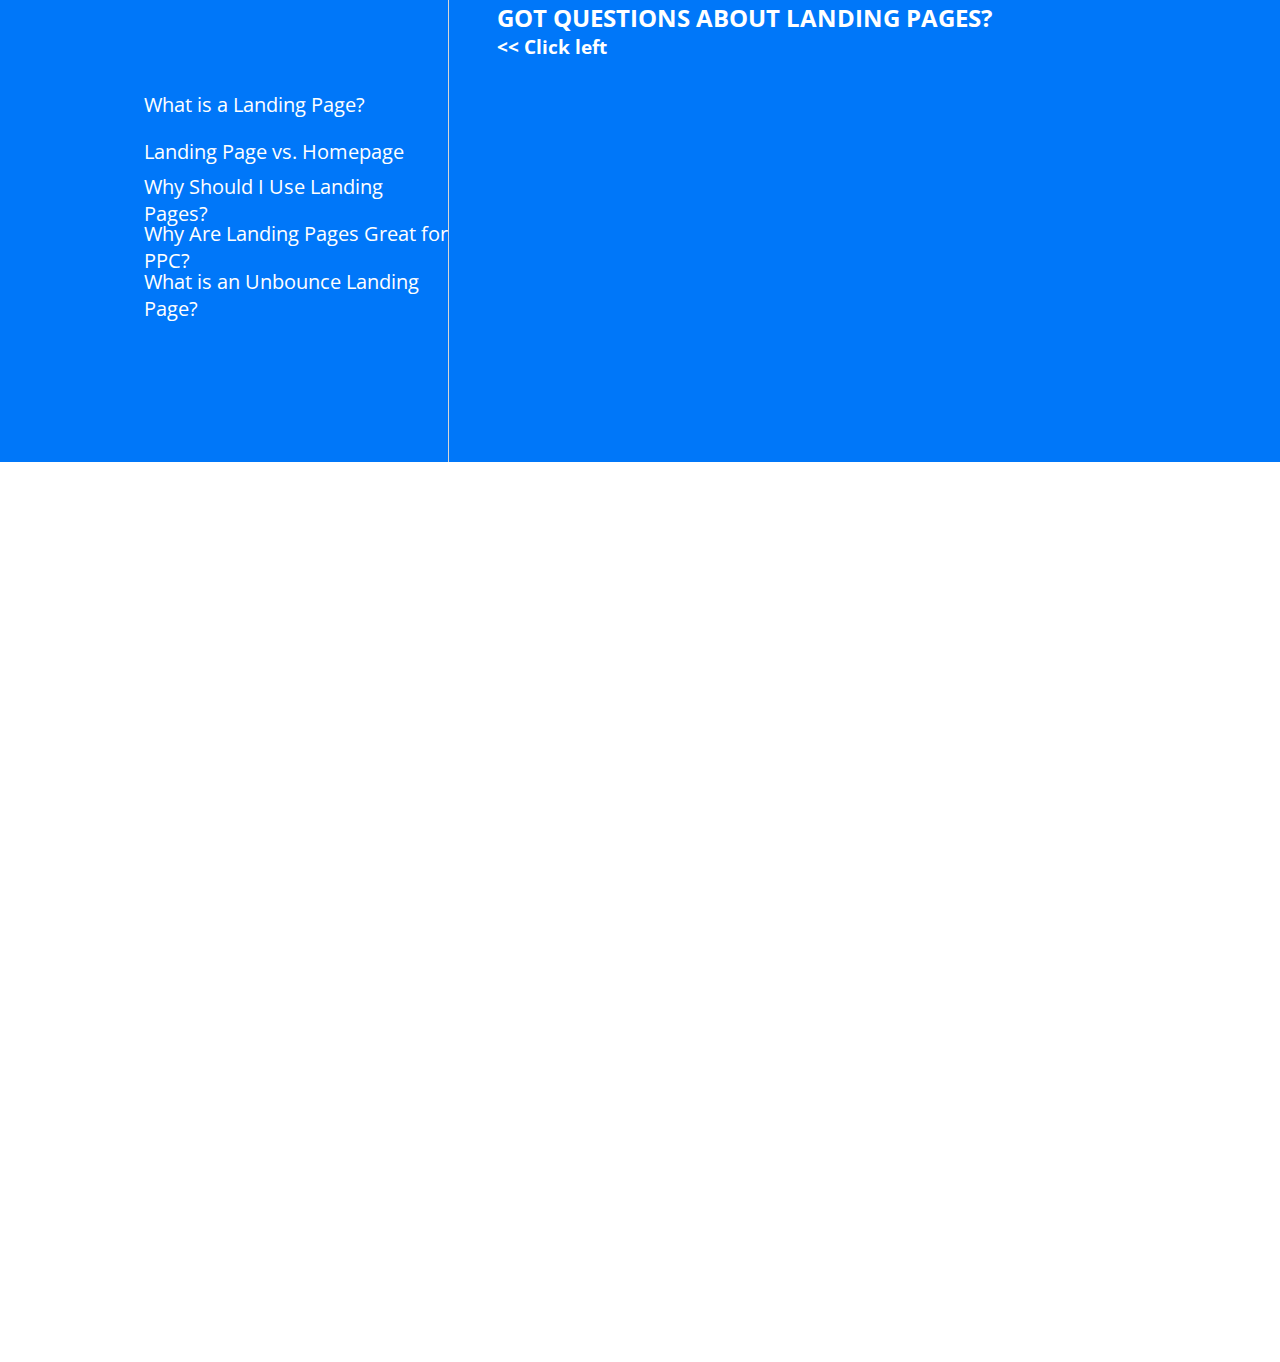
==== commit 5f4d0362: "LP02 feat: Questions Section CSS" ====
--- a/landing_page02/index.html
+++ b/landing_page02/index.html
@@ -75,28 +75,34 @@
     <!--  QUESTIONS --------------------------------------->
     <section class="questions_bg">
       <div class="grid_questions">
+        <input type="radio" name="question_label" id="default" checked>
+
+        <input type="radio" name="question_label" id="landing_page"> 
         <label for="landing_page">What is a Landing Page?</label>
-        <input type="radio" name="question_label" id="landing_page"> 
 
+        <input type="radio" name="question_label" id="homepage">
         <label for="homepage">Landing Page vs. Homepage</label>
-        <input type="radio" name="question_label" id="homepage">
 
+        <input type="radio" name="question_label" id="should_use">
         <label for="should_use">Why Should I Use Landing Pages?</label>
-        <input type="radio" name="question_label" id="should_use">
         
+        <input type="radio" name="question_label" id="why_ppc">
         <label for="why_ppc">Why Are Landing Pages Great for PPC?</label>
-        <input type="radio" name="question_label" id="why_ppc">
         
+        <input type="radio" name="question_label" id="unbounce_page">
         <label for="unbounce_page">What is an Unbounce Landing Page?</label>
-        <input type="radio" name="question_label" id="unbounce_page">
         <div class="questions_response">
+          <div class="default">
+              <h2>GOT QUESTIONS ABOUT LANDING PAGES?</h2>
+              <h3><< Click left</h3>
+          </div>
           <div class="landing_page">
             <h2 class="question_title">What is a Landing Page?</h2>
             <p class="question_text">A landing page is a web page created for the specific purpose of receiving and converting traffic from your marketing campaigns. This could be traffic from Google Adwords, email marketing, social content, banner ads, or retargeting.</p>
-            <p class="questions_text">There are two main types of landing page: lead generation and click through.
+            <p class="question_text">There are two main types of landing page: lead generation and click through.
             </p>
-            <p class="questions_text"><span class="strong">A lead generation or lead capture landing page</span> is designed to capture visitor information such as name, email address, company etc. As such, the call to action on a lead gen landing page is a form.</p>
-            <p class="questions_text"><span class="strong">A click-through landing page</span> is designed to guide someone to another page, or another step in a process. The call to action on a click-through landing page is just a button. As an example, for ecommerce the call to action could be a “buy now” button that moves the visitor into the shopping cart.</p>
+            <p class="question_text"><span class="strong">A lead generation or lead capture landing page</span> is designed to capture visitor information such as name, email address, company etc. As such, the call to action on a lead gen landing page is a form.</p>
+            <p class="question_text"><span class="strong">A click-through landing page</span> is designed to guide someone to another page, or another step in a process. The call to action on a click-through landing page is just a button. As an example, for ecommerce the call to action could be a “buy now” button that moves the visitor into the shopping cart.</p>
           </div>
           <div class="homepage">
             <h2 class="question_title">Landing Page vs. Homepage</h2>
--- a/landing_page02/assets/css/main.css
+++ b/landing_page02/assets/css/main.css
@@ -217,21 +217,23 @@
 .grid_questions {
   height: 32.8125rem;
   display: grid;
-  grid-template-columns: 33% repeat(5, 1fr);
+  grid-template-columns: 35% repeat(5, 1fr);
   grid-template-rows: repeat(11, 1fr);
 }
 
 .grid_questions > label {
   grid-column: 1 / 2;
-  text-align: right;
-  align-self: center;
 }
 
 label {
   cursor: pointer;
   color: var(--white-textcolor);
-  padding-right: 1rem;
-  display: block;
+  font-size: 1.25rem;
+  display: inline-block;
+  padding-left: 9rem;
+  min-height: 100%;
+  display: flex;
+  align-items: center;
 }
 
 label:hover {
@@ -239,10 +241,20 @@
   padding-right: calc(1rem - 1.5px);
 }
 
+input#landing_page:checked + label[for="landing_page"],
+input#homepage:checked + label[for="homepage"],
+input#should_use:checked + label[for="should_use"],
+input#why_ppc:checked + label[for="why_ppc"],
+input#unbounce_page:checked + label[for="unbounce_page"] {
+  border-right: 2px solid var(--color-white);
+  padding-right: calc(1rem - 1.5px);
+}
+
 input[type="radio"] {
   display: none;
 }
 
+input#default:checked ~ div.questions_response div.default,
 input#landing_page:checked ~ div.questions_response div.landing_page,
 input#homepage:checked ~ div.questions_response div.homepage,
 input#should_use:checked ~ div.questions_response div.should_use,
@@ -251,6 +263,7 @@
   display: block;
 }
 
+input#default:not(:checked) ~ div.questions_response div.default,
 input#landing_page:not(:checked) ~ div.questions_response div.landing_page,
 input#homepage:not(:checked) ~ div.questions_response div.homepage,
 input#should_use:not(:checked) ~ div.questions_response div.should_use,
@@ -283,9 +296,45 @@
   color: #ffffff;
   grid-column: 2 / -1;
   grid-row: 1 / -1;
-  padding-left: 1rem;
-  padding-top: 2rem;
+  padding-left: 3rem;
+  padding-top: 4rem;
   display: flex;
   border-left: 1px solid #d7d7d7;
-  max-width: 80%;
-}
+}
+
+.landing_page {
+  max-width: 46.5%;
+}
+
+.homepage {
+  max-width: 60%;
+}
+
+.should_use,
+.why_ppc,
+.unbounce_page {
+  max-width: 60.5%;
+}
+
+.question_title {
+  font-size: 1.75rem;
+  margin-bottom: 1rem;
+  font-weight: 700;
+}
+
+.question_subtitle {
+  font-size: 0.875rem;
+  text-decoration: underline;
+  font-weight: 400;
+}
+
+.question_text {
+  font-size: 0.875rem;
+  margin-bottom: 1rem;
+  font-weight: 300;
+  line-height: 1.6;
+}
+
+.questions_response .strong {
+  font-weight: 400;
+}
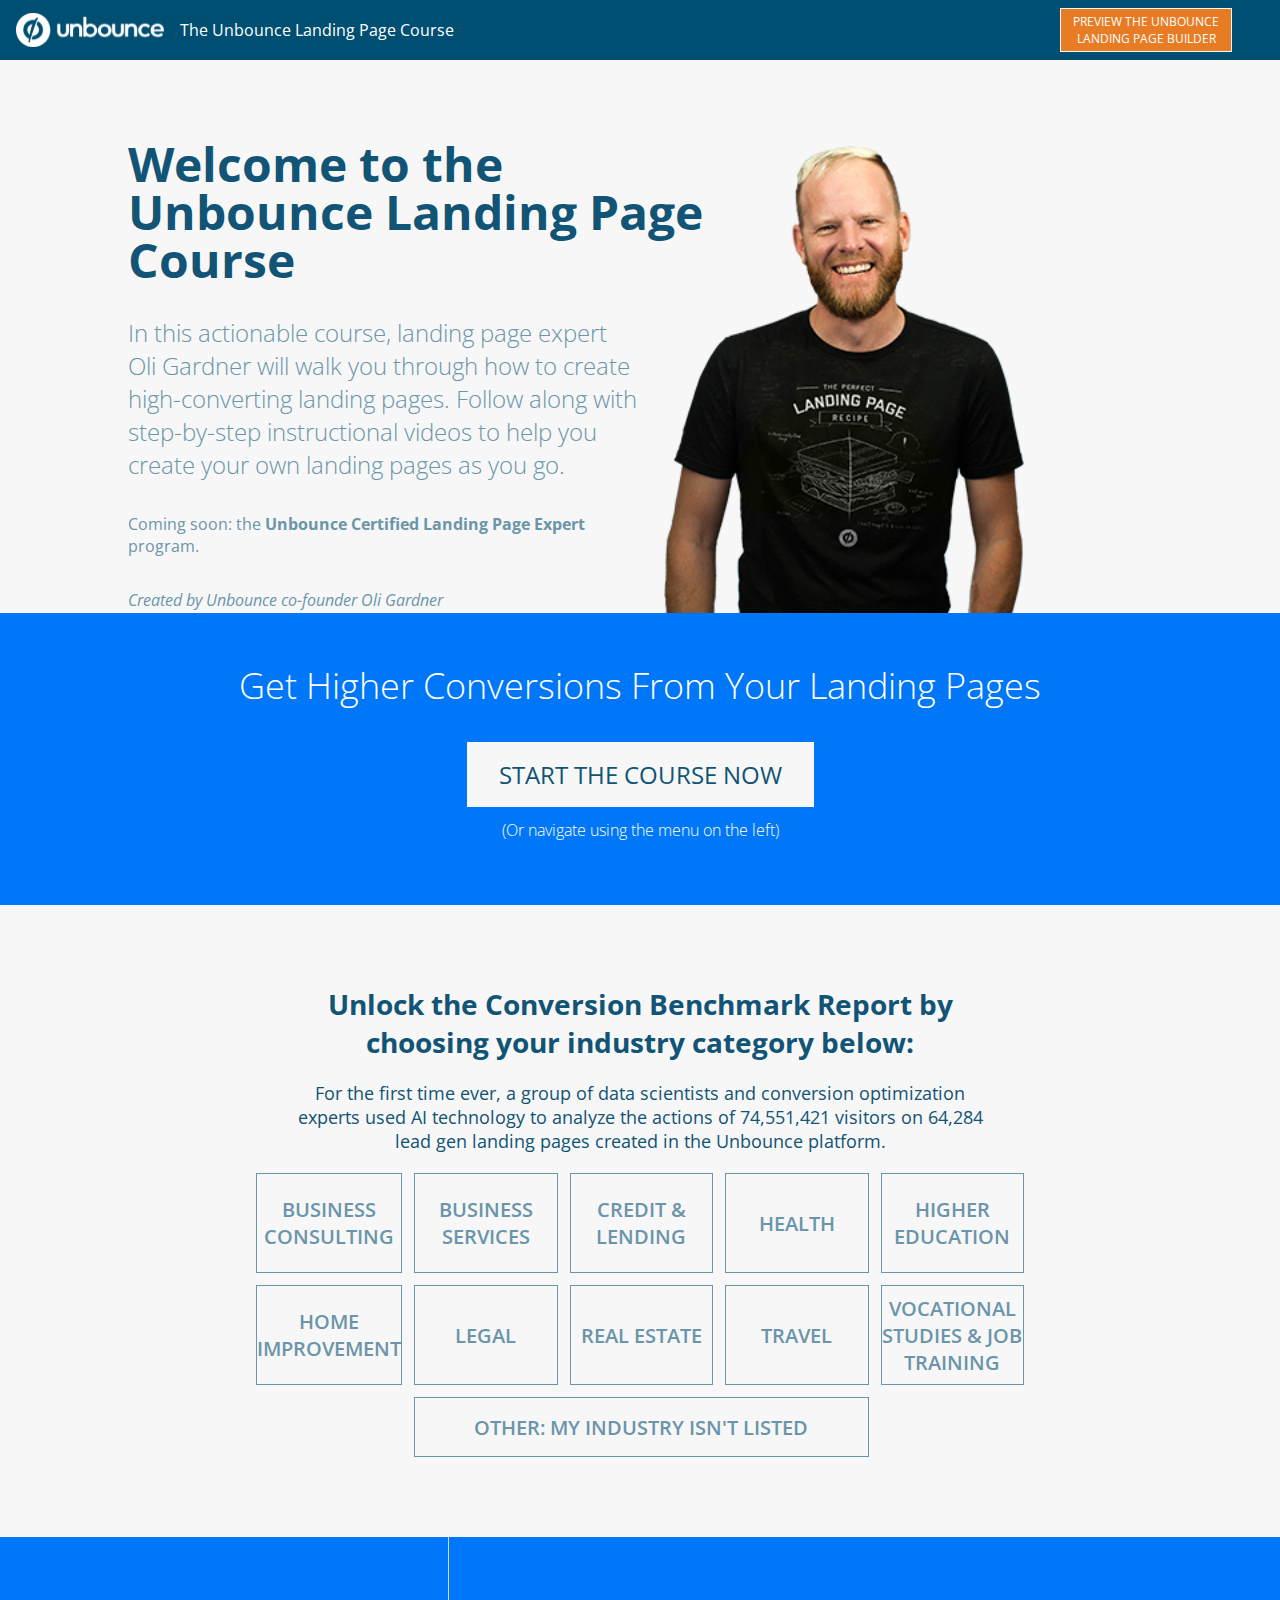
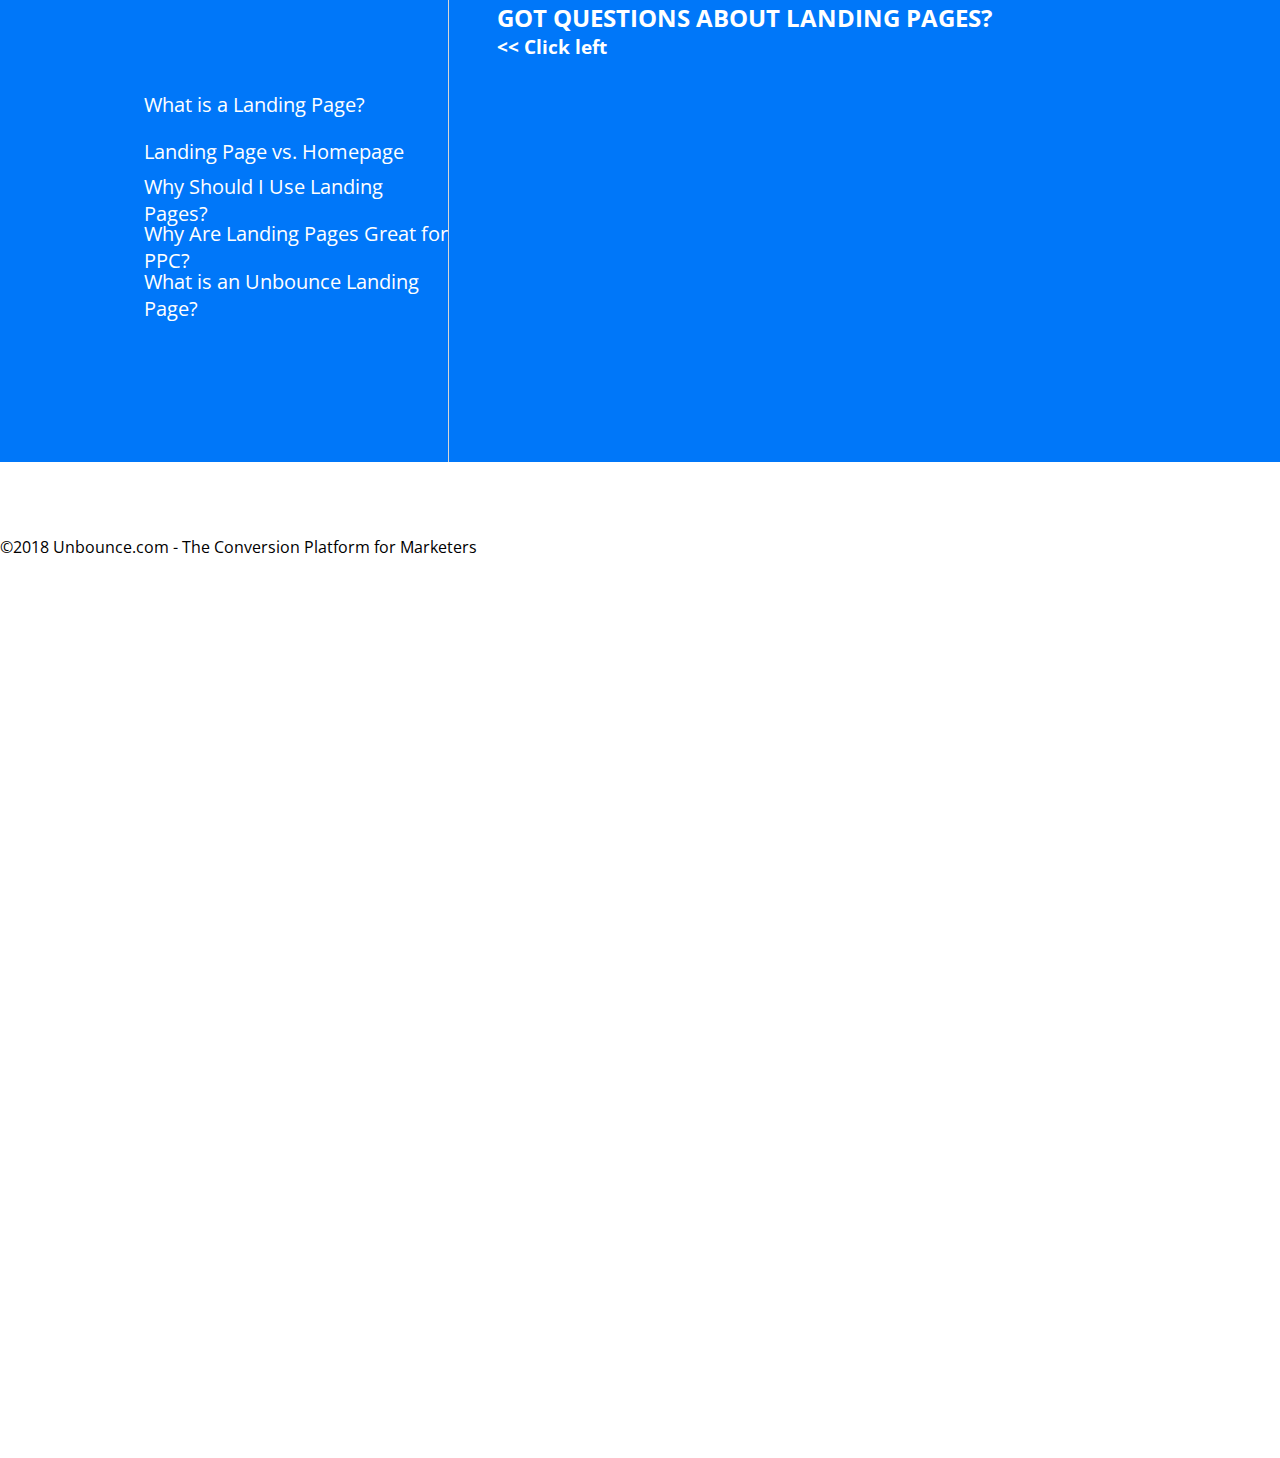
==== commit 3f72c83e: "LP02 feat: footer HTML" ====
--- a/landing_page02/index.html
+++ b/landing_page02/index.html
@@ -137,5 +137,12 @@
       </div>
     </section>
   </main>
+
+  <footer>
+    <div>
+      <a href=""><img src="./assets/images/logo_white.svg" alt="" class="footer_logo"></a>
+    </div>
+    <p>&copy;2018 Unbounce.com - The Conversion Platform for Marketers</p>
+  </footer>
 </body>
 </html>